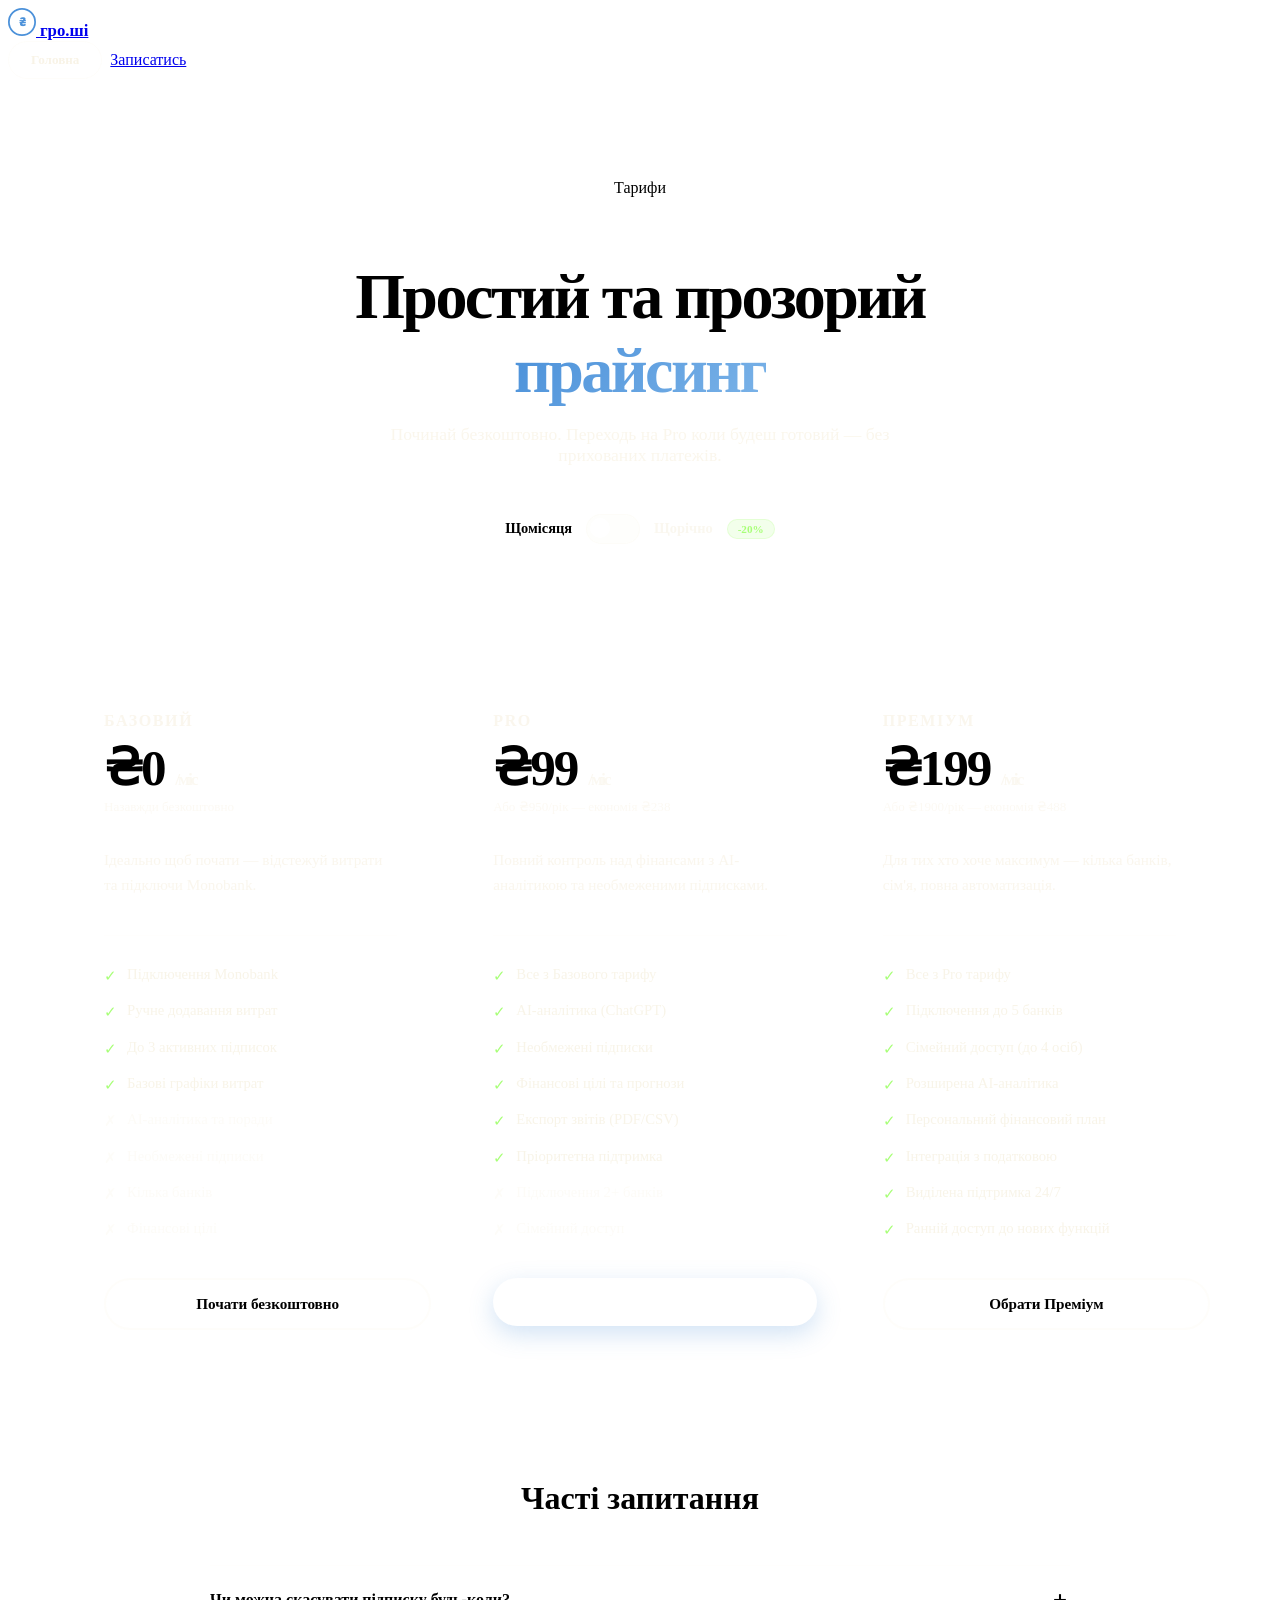
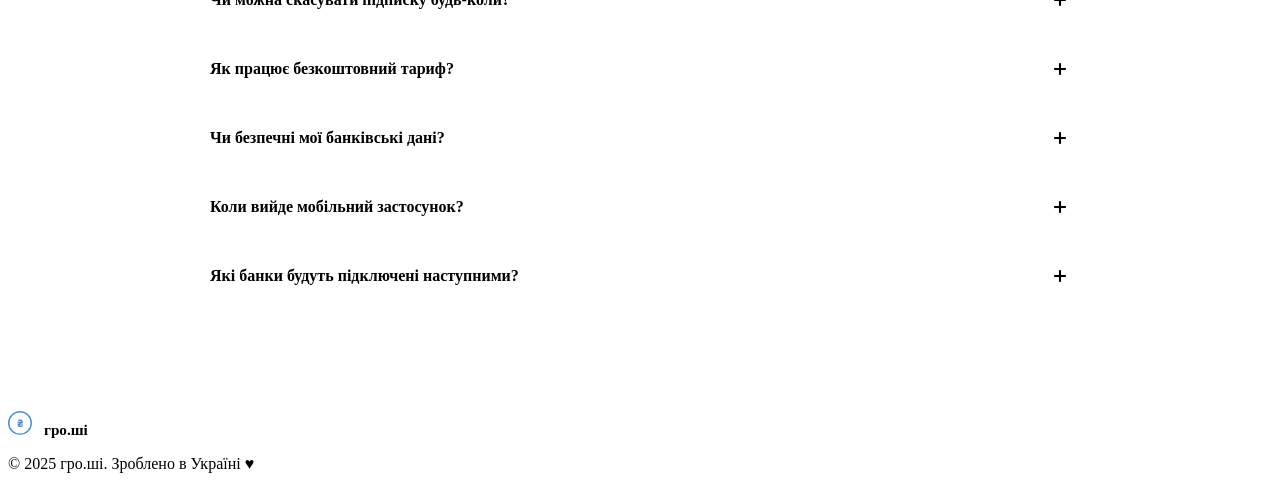
==== pricing.html @ 2ccebe3e "Create pricing.html" ====
<html lang="uk"><head>
  <meta charset="UTF-8">
  <meta name="viewport" content="width=device-width,initial-scale=1">
  <title>Тарифи — гро.ші</title>
  <link rel="preconnect" href="https://fonts.googleapis.com">
  <link href="https://fonts.googleapis.com/css2?family=Nunito:wght@400;600;700;800;900&amp;display=swap" rel="stylesheet">
  <link rel="stylesheet" href="css/style.css">
  <style>
    .pricing-hero{text-align:center;padding:100px 60px 60px;max-width:1600px;margin:0 auto}
    .pricing-hero h1{font-size:clamp(2.4rem,5vw,4rem);font-weight:900;letter-spacing:-.04em;margin-bottom:16px}
    .pricing-hero p{font-size:1.1rem;color:rgba(245,238,220,.55);max-width:520px;margin:0 auto 48px}
    .toggle-wrap{display:flex;align-items:center;justify-content:center;gap:14px;margin-bottom:64px}
    .toggle-label{font-size:.9rem;font-weight:700;color:rgba(245,238,220,.45)}
    .toggle-label.active{color:var(--cream)}
    .toggle{width:52px;height:28px;background:rgba(245,238,220,.1);border-radius:100px;position:relative;cursor:pointer;border:1px solid rgba(245,238,220,.15);transition:background .3s}
    .toggle.on{background:var(--g200b)}
    .toggle::after{content:'';position:absolute;top:3px;left:3px;width:20px;height:20px;border-radius:50%;background:#fff;transition:transform .3s}
    .toggle.on::after{transform:translateX(24px)}
    .badge-save{background:rgba(168,255,120,.15);color:#a8ff78;font-size:.7rem;font-weight:800;padding:3px 10px;border-radius:100px;border:1px solid rgba(168,255,120,.2)}

    .plans{display:grid;grid-template-columns:repeat(3,1fr);gap:24px;max-width:1200px;margin:0 auto;padding:0 60px 80px}
    .plan{background:var(--dark);border:1px solid var(--border);border-radius:24px;padding:44px 36px;position:relative;transition:border-color .3s,transform .3s}
    .plan:hover{border-color:rgba(74,144,217,.3);transform:translateY(-4px)}
    .plan.featured{border-color:rgba(74,144,217,.4);background:linear-gradient(160deg,rgba(74,144,217,.07),var(--dark))}
    .plan-badge{position:absolute;top:-14px;left:50%;transform:translateX(-50%);background:linear-gradient(135deg,var(--g200a),var(--g500b));color:#fff;font-size:.68rem;font-weight:900;letter-spacing:.1em;text-transform:uppercase;padding:5px 18px;border-radius:100px;white-space:nowrap}
    .plan-name{font-size:1rem;font-weight:800;color:rgba(245,238,220,.5);text-transform:uppercase;letter-spacing:.1em;margin-bottom:12px}
    .plan-price{font-size:3.2rem;font-weight:900;letter-spacing:-.04em;line-height:1;margin-bottom:6px}
    .plan-price span{font-size:1.1rem;font-weight:600;color:rgba(245,238,220,.4)}
    .plan-period{font-size:.82rem;color:rgba(245,238,220,.35);margin-bottom:32px}
    .plan-desc{font-size:.95rem;color:rgba(245,238,220,.5);line-height:1.65;margin-bottom:32px;min-height:56px}
    .plan-divider{border:none;border-top:1px solid rgba(245,238,220,.07);margin-bottom:28px}
    .plan-features{list-style:none;padding:0;margin:0 0 36px;display:flex;flex-direction:column;gap:13px}
    .plan-features li{display:flex;align-items:flex-start;gap:10px;font-size:.92rem;color:rgba(245,238,220,.65);line-height:1.45}
    .plan-features li .fi{flex-shrink:0;margin-top:2px}
    .fi-check{color:#a8ff78}
    .fi-cross{color:rgba(245,238,220,.2)}
    .fi-dash{color:rgba(245,238,220,.25)}
    .plan-btn{display:block;width:100%;padding:15px;border-radius:100px;font-size:.95rem;font-weight:800;font-family:inherit;cursor:pointer;text-align:center;text-decoration:none;transition:all .2s}
    .plan-btn.outline{background:transparent;border:2px solid rgba(245,238,220,.15);color:var(--cream)}
    .plan-btn.outline:hover{border-color:rgba(245,238,220,.4)}
    .plan-btn.primary{background:linear-gradient(135deg,var(--g200a),var(--g500b));border:none;color:#fff;box-shadow:0 8px 24px rgba(74,144,217,.25)}
    .plan-btn.primary:hover{transform:translateY(-2px);box-shadow:0 12px 32px rgba(74,144,217,.35)}

    .faq-sec{max-width:860px;margin:0 auto;padding:0 60px 100px}
    .faq-sec h2{font-size:2rem;font-weight:900;text-align:center;margin-bottom:48px}
    .faq-item{border-top:1px solid rgba(245,238,220,.08);padding:24px 0;cursor:pointer}
    .faq-item:last-child{border-bottom:1px solid rgba(245,238,220,.08)}
    .faq-q{display:flex;justify-content:space-between;align-items:center;font-size:1rem;font-weight:700;gap:16px}
    .faq-q svg{flex-shrink:0;transition:transform .3s}
    .faq-item.open .faq-q svg{transform:rotate(45deg)}
    .faq-a{max-height:0;overflow:hidden;transition:max-height .35s ease,padding .3s;font-size:.95rem;color:rgba(245,238,220,.52);line-height:1.75}
    .faq-item.open .faq-a{max-height:200px;padding-top:14px}

    .btn-nav-ghost{padding:10px 22px;border-radius:100px;border:1.5px solid rgba(245,238,220,.15);color:rgba(245,238,220,.7);font-size:.82rem;font-weight:700;text-decoration:none;transition:border-color .2s,color .2s}
    .btn-nav-ghost:hover{border-color:rgba(245,238,220,.4);color:var(--cream)}

    @media(max-width:900px){
      .plans{grid-template-columns:1fr;padding:0 24px 60px}
      .pricing-hero{padding:80px 24px 40px}
      .faq-sec{padding:0 24px 60px}
    }
  </style>
</head>
<body>

<nav>
  <a href="index.html" class="nav-logo">
    <svg width="28" height="28" viewBox="0 0 32 32" fill="none">
      <circle cx="16" cy="16" r="15" stroke="url(#ng)" stroke-width="2"></circle>
      <text x="16" y="21" text-anchor="middle" font-size="14" font-weight="900" fill="url(#ng)" font-family="Nunito,sans-serif">₴</text>
      <defs><linearGradient id="ng" x1="0" y1="0" x2="32" y2="32"><stop stop-color="#4a90d9"></stop><stop offset="1" stop-color="#7bb3e8"></stop></linearGradient></defs>
    </svg>
    <span style="font-weight:900;font-size:1.05rem">гро.ші</span>
  </a>
  <div style="display:flex;align-items:center;gap:8px">
    <a href="index.html" class="btn-nav-ghost">Головна</a>
    <a href="index.html#early-access" class="btn-nav">Записатись</a>
  </div>
</nav>

<div class="pricing-hero">
  <div class="sec-label" style="display:inline-block;margin-bottom:20px">Тарифи</div>
  <h1>Простий та прозорий<br><span style="background:linear-gradient(135deg,#4a90d9,#7bb3e8);-webkit-background-clip:text;-webkit-text-fill-color:transparent;background-clip:text">прайсинг</span></h1>
  <p>Починай безкоштовно. Переходь на Pro коли будеш готовий — без прихованих платежів.</p>
  <div class="toggle-wrap">
    <span class="toggle-label active" id="lbl-month">Щомісяця</span>
    <div class="toggle" id="billing-toggle" onclick="toggleBilling()"></div>
    <span class="toggle-label" id="lbl-year">Щорічно</span>
    <span class="badge-save">-20%</span>
  </div>
</div>

<div class="plans">

  <!-- FREE -->
  <div class="plan">
    <div class="plan-name">Базовий</div>
    <div class="plan-price" id="price-free">₴0 <span>/міс</span></div>
    <div class="plan-period">Назавжди безкоштовно</div>
    <div class="plan-desc">Ідеально щоб почати — відстежуй витрати та підключи Monobank.</div>
    <hr class="plan-divider">
    <ul class="plan-features">
      <li><span class="fi fi-check">✓</span> Підключення Monobank</li>
      <li><span class="fi fi-check">✓</span> Ручне додавання витрат</li>
      <li><span class="fi fi-check">✓</span> До 3 активних підписок</li>
      <li><span class="fi fi-check">✓</span> Базові графіки витрат</li>
      <li><span class="fi fi-cross">✗</span> <span style="opacity:.35">AI-аналітика та поради</span></li>
      <li><span class="fi fi-cross">✗</span> <span style="opacity:.35">Необмежені підписки</span></li>
      <li><span class="fi fi-cross">✗</span> <span style="opacity:.35">Кілька банків</span></li>
      <li><span class="fi fi-cross">✗</span> <span style="opacity:.35">Фінансові цілі</span></li>
    </ul>
    <a href="index.html#early-access" class="plan-btn outline">Почати безкоштовно</a>
  </div>

  <!-- PRO -->
  <div class="plan featured">
    <div class="plan-badge">Найпопулярніший</div>
    <div class="plan-name">Pro</div>
    <div class="plan-price" id="price-pro">₴99 <span>/міс</span></div>
    <div class="plan-period" id="period-pro">Або ₴950/рік — економія ₴238</div>
    <div class="plan-desc">Повний контроль над фінансами з AI-аналітикою та необмеженими підписками.</div>
    <hr class="plan-divider">
    <ul class="plan-features">
      <li><span class="fi fi-check">✓</span> Все з Базового тарифу</li>
      <li><span class="fi fi-check">✓</span> AI-аналітика (ChatGPT)</li>
      <li><span class="fi fi-check">✓</span> Необмежені підписки</li>
      <li><span class="fi fi-check">✓</span> Фінансові цілі та прогнози</li>
      <li><span class="fi fi-check">✓</span> Експорт звітів (PDF/CSV)</li>
      <li><span class="fi fi-check">✓</span> Пріоритетна підтримка</li>
      <li><span class="fi fi-cross">✗</span> <span style="opacity:.35">Підключення 2+ банків</span></li>
      <li><span class="fi fi-cross">✗</span> <span style="opacity:.35">Сімейний доступ</span></li>
    </ul>
    <a href="index.html#early-access" class="plan-btn primary">Спробувати Pro</a>
  </div>

  <!-- PREMIUM -->
  <div class="plan">
    <div class="plan-name">Преміум</div>
    <div class="plan-price" id="price-prem">₴199 <span>/міс</span></div>
    <div class="plan-period" id="period-prem">Або ₴1900/рік — економія ₴488</div>
    <div class="plan-desc">Для тих хто хоче максимум — кілька банків, сім'я, повна автоматизація.</div>
    <hr class="plan-divider">
    <ul class="plan-features">
      <li><span class="fi fi-check">✓</span> Все з Pro тарифу</li>
      <li><span class="fi fi-check">✓</span> Підключення до 5 банків</li>
      <li><span class="fi fi-check">✓</span> Сімейний доступ (до 4 осіб)</li>
      <li><span class="fi fi-check">✓</span> Розширена AI-аналітика</li>
      <li><span class="fi fi-check">✓</span> Персональний фінансовий план</li>
      <li><span class="fi fi-check">✓</span> Інтеграція з податковою</li>
      <li><span class="fi fi-check">✓</span> Виділена підтримка 24/7</li>
      <li><span class="fi fi-check">✓</span> Ранній доступ до нових функцій</li>
    </ul>
    <a href="index.html#early-access" class="plan-btn outline">Обрати Преміум</a>
  </div>

</div>

<!-- FAQ -->
<div class="faq-sec">
  <h2>Часті запитання</h2>

  <div class="faq-item" onclick="toggleFaq(this)">
    <div class="faq-q">Чи можна скасувати підписку будь-коли?
      <svg width="20" height="20" viewBox="0 0 24 24" fill="none" stroke="currentColor" stroke-width="2.5"><line x1="12" y1="5" x2="12" y2="19"></line><line x1="5" y1="12" x2="19" y2="12"></line></svg>
    </div>
    <div class="faq-a">Так, без будь-яких штрафів. Скасовуєш у налаштуваннях — і більше не списується. Дані зберігаються 30 днів після скасування.</div>
  </div>

  <div class="faq-item" onclick="toggleFaq(this)">
    <div class="faq-q">Як працює безкоштовний тариф?
      <svg width="20" height="20" viewBox="0 0 24 24" fill="none" stroke="currentColor" stroke-width="2.5"><line x1="12" y1="5" x2="12" y2="19"></line><line x1="5" y1="12" x2="19" y2="12"></line></svg>
    </div>
    <div class="faq-a">Базовий тариф безкоштовний назавжди — без кредитної картки. Ти отримуєш підключення Monobank, ручний облік і базові графіки без жодних обмежень по часу.</div>
  </div>

  <div class="faq-item" onclick="toggleFaq(this)">
    <div class="faq-q">Чи безпечні мої банківські дані?
      <svg width="20" height="20" viewBox="0 0 24 24" fill="none" stroke="currentColor" stroke-width="2.5"><line x1="12" y1="5" x2="12" y2="19"></line><line x1="5" y1="12" x2="19" y2="12"></line></svg>
    </div>
    <div class="faq-a">Ми використовуємо офіційний Monobank API — тільки читання транзакцій, без доступу до переказів. Всі дані шифруються end-to-end. Ми не зберігаємо паролі чи номери карток.</div>
  </div>

  <div class="faq-item" onclick="toggleFaq(this)">
    <div class="faq-q">Коли вийде мобільний застосунок?
      <svg width="20" height="20" viewBox="0 0 24 24" fill="none" stroke="currentColor" stroke-width="2.5"><line x1="12" y1="5" x2="12" y2="19"></line><line x1="5" y1="12" x2="19" y2="12"></line></svg>
    </div>
    <div class="faq-a">iOS та Android застосунок в розробці. Всі хто записався на ранній доступ — отримають бету першими та безкоштовний Pro на 3 місяці.</div>
  </div>

  <div class="faq-item" onclick="toggleFaq(this)">
    <div class="faq-q">Які банки будуть підключені наступними?
      <svg width="20" height="20" viewBox="0 0 24 24" fill="none" stroke="currentColor" stroke-width="2.5"><line x1="12" y1="5" x2="12" y2="19"></line><line x1="5" y1="12" x2="19" y2="12"></line></svg>
    </div>
    <div class="faq-a">Наступними плануємо ПриватБанк та УКРСИБBANK. Голосуй за пріоритет у застосунку — ми реалізуємо найпотрібніші інтеграції першими.</div>
  </div>
</div>

<footer>
  <div class="flogo">
    <svg width="24" height="24" viewBox="0 0 32 32" fill="none">
      <circle cx="16" cy="16" r="15" stroke="url(#fg)" stroke-width="2"></circle>
      <text x="16" y="21" text-anchor="middle" font-size="14" font-weight="900" fill="url(#fg)" font-family="Nunito,sans-serif">₴</text>
      <defs><linearGradient id="fg" x1="0" y1="0" x2="32" y2="32"><stop stop-color="#4a90d9"></stop><stop offset="1" stop-color="#7bb3e8"></stop></linearGradient></defs>
    </svg>
    <span style="font-weight:800;font-size:.95rem;margin-left:8px">гро.ші</span>
  </div>
  <p>© 2025 гро.ші. Зроблено в Україні ♥</p>
</footer>

<script>
let isYearly = false;
const prices = {
  free: {m:'₴0', y:'₴0'},
  pro:  {m:'₴99', y:'₴79'},
  prem: {m:'₴199', y:'₴159'}
};

function toggleBilling() {
  isYearly = !isYearly;
  document.getElementById('billing-toggle').classList.toggle('on', isYearly);
  document.getElementById('lbl-month').classList.toggle('active', !isYearly);
  document.getElementById('lbl-year').classList.toggle('active', isYearly);
  const period = isYearly ? '/міс (при оплаті за рік)' : '/міс';
  document.getElementById('price-free').innerHTML = prices.free[isYearly?'y':'m'] + ' <span>/міс</span>';
  document.getElementById('price-pro').innerHTML  = prices.pro[isYearly?'y':'m']  + ' <span>' + period + '</span>';
  document.getElementById('price-prem').innerHTML = prices.prem[isYearly?'y':'m'] + ' <span>' + period + '</span>';
  document.getElementById('period-pro').textContent  = isYearly ? 'Економія ₴238 на рік' : 'Або ₴950/рік — економія ₴238';
  document.getElementById('period-prem').textContent = isYearly ? 'Економія ₴488 на рік' : 'Або ₴1900/рік — економія ₴488';
}

function toggleFaq(el) {
  const isOpen = el.classList.contains('open');
  document.querySelectorAll('.faq-item').forEach(i => i.classList.remove('open'));
  if (!isOpen) el.classList.add('open');
}
</script>

</body></html>
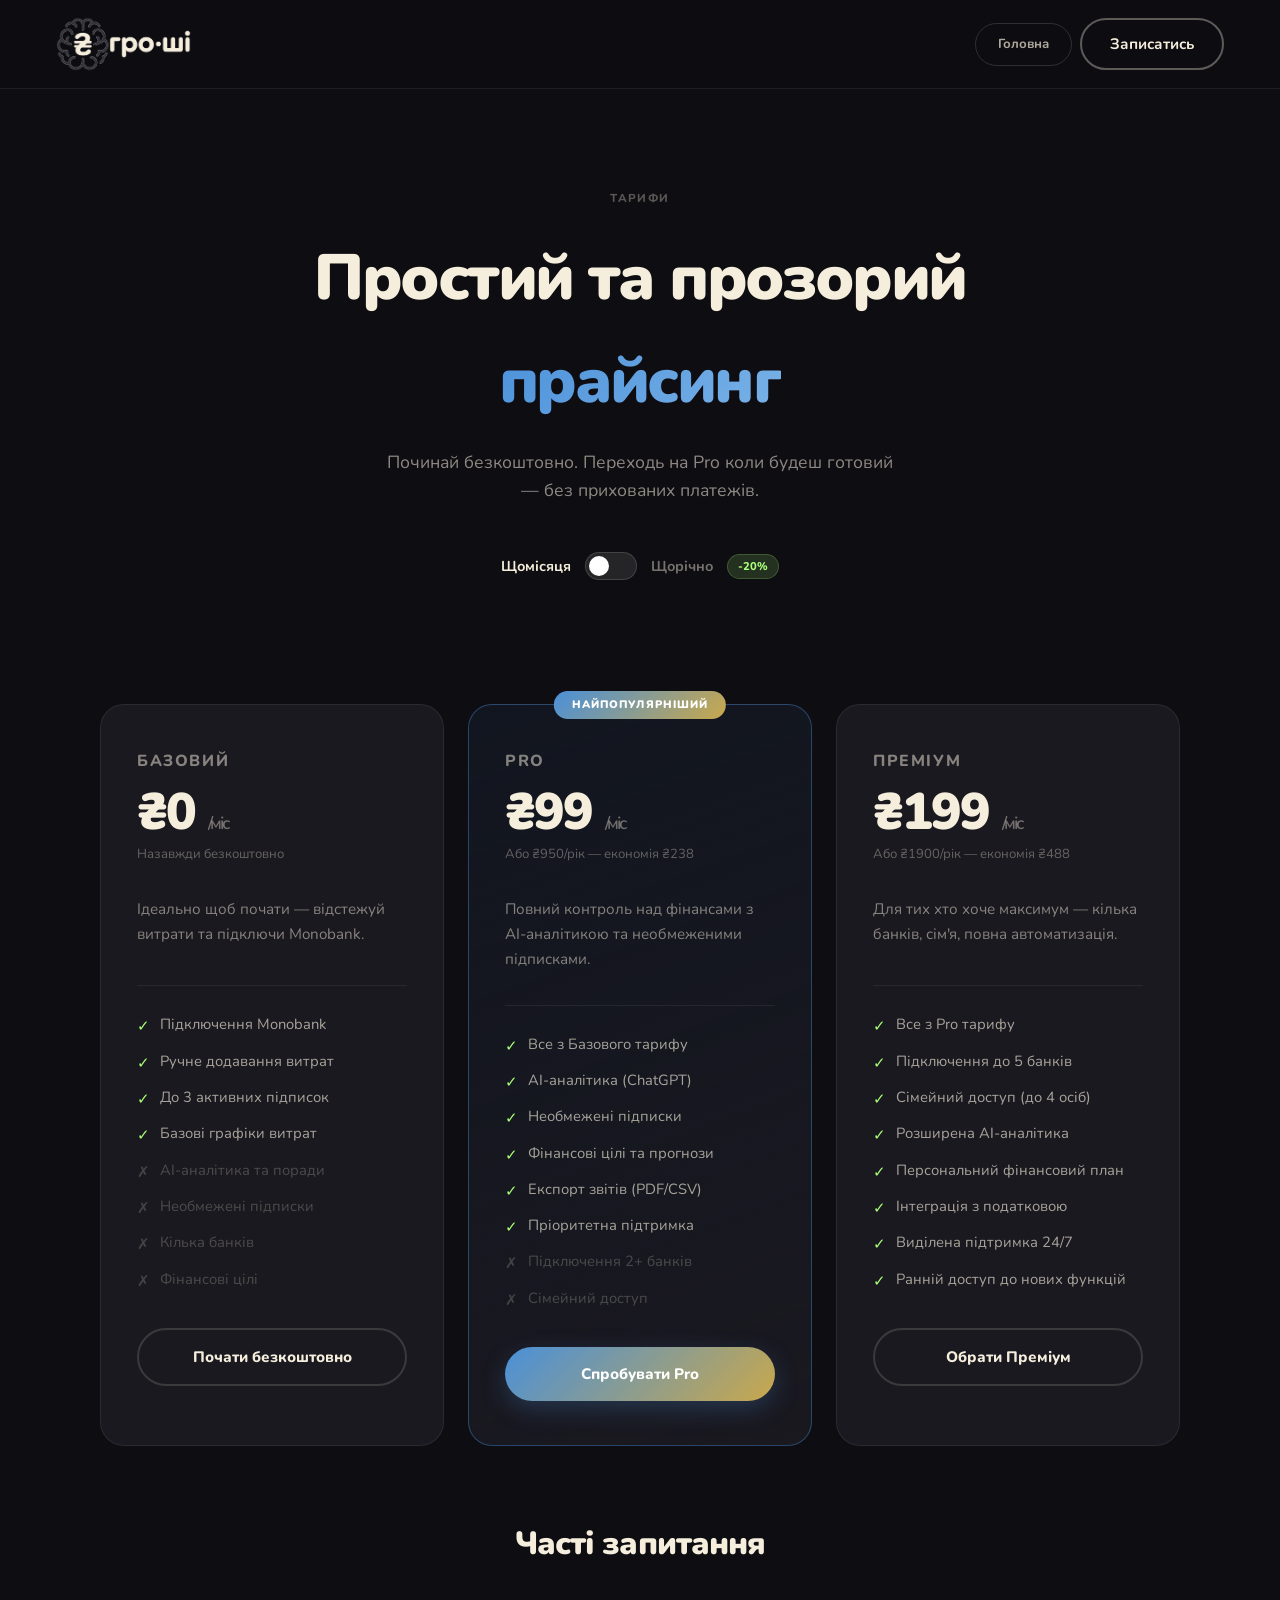
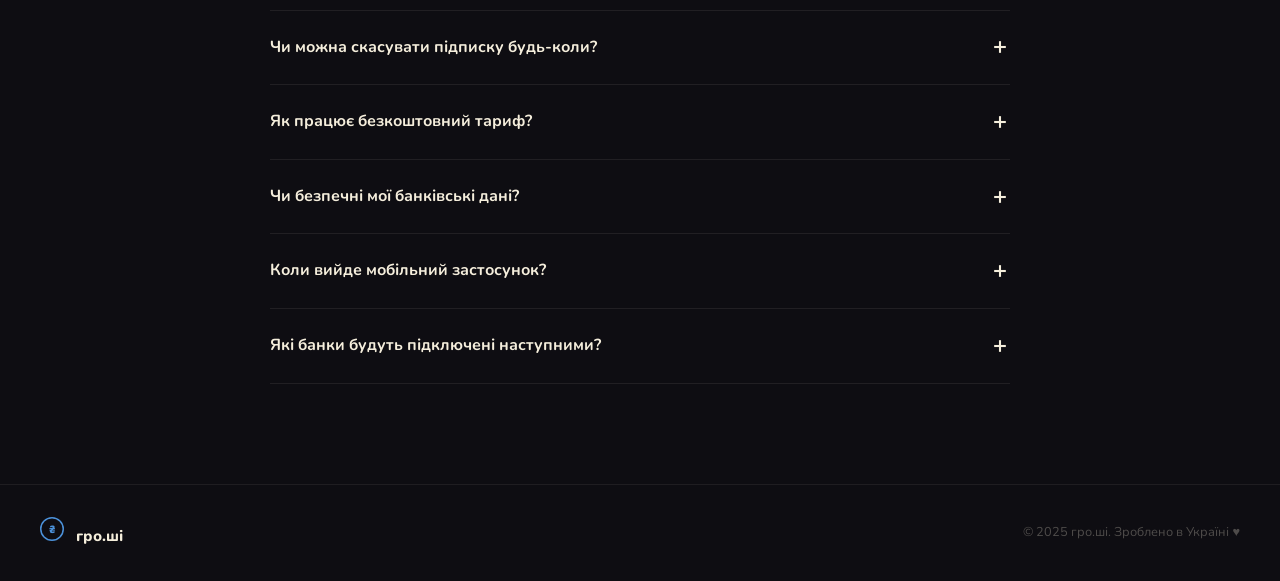
==== commit b6f6cff2: "Update pricing.html" ====
--- a/pricing.html
+++ b/pricing.html
@@ -64,14 +64,7 @@
 <body>
 
 <nav>
-  <a href="index.html" class="nav-logo">
-    <svg width="28" height="28" viewBox="0 0 32 32" fill="none">
-      <circle cx="16" cy="16" r="15" stroke="url(#ng)" stroke-width="2"></circle>
-      <text x="16" y="21" text-anchor="middle" font-size="14" font-weight="900" fill="url(#ng)" font-family="Nunito,sans-serif">₴</text>
-      <defs><linearGradient id="ng" x1="0" y1="0" x2="32" y2="32"><stop stop-color="#4a90d9"></stop><stop offset="1" stop-color="#7bb3e8"></stop></linearGradient></defs>
-    </svg>
-    <span style="font-weight:900;font-size:1.05rem">гро.ші</span>
-  </a>
+ <a href="#" class="nav-logo"><img src="[data-uri]" alt="гро.ші"></a>
   <div style="display:flex;align-items:center;gap:8px">
     <a href="index.html" class="btn-nav-ghost">Головна</a>
     <a href="index.html#early-access" class="btn-nav">Записатись</a>
--- a/css/style.css
+++ b/css/style.css
@@ -0,0 +1,251 @@
+:root{
+      --dark2:#0e0d12; --dark:#1a1920;
+      --cream:#f5eedc; --muted:rgba(245,238,220,.45);
+      --border:rgba(245,238,220,.08);
+      --r:22px;
+      --g200a:#4a90d9; --g200b:#7bb3e8;
+      --g500a:#8b6914; --g500b:#c9a84c;
+    }
+    *,*::before,*::after{box-sizing:border-box;margin:0;padding:0}
+    html{scroll-behavior:smooth}
+    body{font-family:'Chiron GoRound TC','Nunito',sans-serif;background:var(--dark2);color:var(--cream);line-height:1.6;overflow-x:hidden;font-size:17px}
+
+    /* ── NAV ── */
+    nav{
+      position:sticky;top:0;z-index:100;
+      display:flex;align-items:center;justify-content:space-between;
+      padding:16px 56px;
+      background:rgba(14,13,18,.9);backdrop-filter:blur(20px);
+      border-bottom:1px solid var(--border);
+    }
+    .nav-logo img{height:56px;width:auto}
+    nav ul{list-style:none;display:flex;gap:20px;align-items:center}
+    .nav-link{text-decoration:none;color:rgba(245,238,220,.65);font-weight:600;font-size:1rem;transition:color .2s}
+    .nav-link:hover{color:var(--cream)}
+    .btn-nav{display:inline-block;text-decoration:none;cursor:pointer;border:none;padding:12px 28px;border-radius:100px;font-family:inherit;font-size:.95rem;font-weight:700;border:2px solid rgba(245,238,220,.35);color:var(--cream);background:transparent;transition:background .2s,border-color .2s}
+    .btn-nav:hover{background:rgba(245,238,220,.08);border-color:var(--cream)}
+
+    /* ── HERO ── */
+    .hero{
+      position:relative;min-height:100vh;
+      display:grid;grid-template-columns:1fr 1fr;
+      align-items:center;padding:0 40px;gap:48px;overflow:hidden;
+    }
+    .blob1{position:absolute;width:700px;height:700px;border-radius:50%;background:radial-gradient(circle,rgba(74,144,217,.20) 0%,transparent 70%);top:-160px;left:-80px;pointer-events:none}
+    .blob2{position:absolute;width:580px;height:580px;border-radius:50%;background:radial-gradient(circle,rgba(201,168,76,.16) 0%,transparent 70%);top:80px;right:60px;pointer-events:none}
+    .hero-left{position:relative;z-index:2;padding-top:110px;padding-bottom:80px}
+    .badge{display:inline-flex;align-items:center;gap:8px;border:1px solid rgba(74,144,217,.4);background:rgba(74,144,217,.08);color:var(--g200b);padding:7px 20px;border-radius:100px;font-size:.78rem;font-weight:700;letter-spacing:.08em;text-transform:uppercase;margin-bottom:32px}
+    .badge-dot{width:7px;height:7px;border-radius:50%;background:var(--g200b);display:inline-block;animation:pulse 2s infinite}
+    @keyframes pulse{0%,100%{opacity:1}50%{opacity:.3}}
+    .hero h1{font-size:clamp(3.2rem,5.5vw,5.6rem);font-weight:900;letter-spacing:-.04em;line-height:1.02;margin-bottom:26px}
+    .grad{background:linear-gradient(135deg,var(--g200b) 0%,#a8c8f0 40%,var(--g500b) 100%);-webkit-background-clip:text;-webkit-text-fill-color:transparent;background-clip:text}
+    .hero-sub{font-size:1.18rem;color:rgba(245,238,220,.55);max-width:480px;margin-bottom:44px;line-height:1.7}
+    .hero-cta{display:flex;gap:16px;flex-wrap:wrap;margin-bottom:64px}
+    .btn-hero{display:inline-block;text-decoration:none;cursor:pointer;border:none;padding:18px 38px;border-radius:100px;font-family:inherit;font-size:1.05rem;font-weight:800;background:linear-gradient(135deg,var(--g200a),var(--g500b));color:#fff;transition:transform .2s,box-shadow .2s;box-shadow:0 8px 32px rgba(74,144,217,.3)}
+    .btn-hero:hover{transform:translateY(-3px);box-shadow:0 16px 40px rgba(74,144,217,.4)}
+    .btn-ghost{display:inline-block;text-decoration:none;cursor:pointer;border:none;padding:18px 38px;border-radius:100px;font-family:inherit;font-size:1.05rem;font-weight:700;border:2px solid rgba(245,238,220,.2);color:rgba(245,238,220,.7);background:transparent;transition:border-color .2s,color .2s}
+    .btn-ghost:hover{border-color:rgba(245,238,220,.5);color:var(--cream)}
+    .hero-stats{display:flex;gap:48px;flex-wrap:wrap;border-top:1px solid rgba(245,238,220,.1);padding-top:40px}
+    .snum{font-size:2.1rem;font-weight:900;letter-spacing:-.04em;background:linear-gradient(135deg,var(--g200b),var(--g500b));-webkit-background-clip:text;-webkit-text-fill-color:transparent;background-clip:text}
+    .slabel{font-size:.78rem;color:rgba(245,238,220,.38);margin-top:2px}
+
+    /* mock phone */
+    .hero-right{position:relative;z-index:2;display:flex;align-items:center;justify-content:center;padding-top:100px}
+    .mock{width:310px;background:#1a1920;border-radius:28px;border:1px solid rgba(245,238,220,.08);padding:28px 22px;box-shadow:0 40px 100px rgba(0,0,0,.5),0 0 0 1px rgba(74,144,217,.1);position:relative}
+    .mock::before{content:'';position:absolute;inset:0;border-radius:28px;background:linear-gradient(135deg,rgba(74,144,217,.06),rgba(201,168,76,.04));pointer-events:none}
+    .mhead{display:flex;justify-content:space-between;align-items:center;margin-bottom:22px}
+    .mtitle{font-size:.72rem;font-weight:800;color:var(--cream);letter-spacing:.06em;text-transform:uppercase}
+    .mrow{display:flex;align-items:center;gap:12px;padding:11px 13px;border-radius:14px;background:rgba(245,238,220,.04);margin-bottom:8px;border:1px solid rgba(245,238,220,.06)}
+    .micon{width:34px;height:34px;border-radius:10px;display:flex;align-items:center;justify-content:center;font-size:.95rem;flex-shrink:0}
+    .ico-m{background:linear-gradient(135deg,#4a90d9,#7bb3e8)}
+    .ico-s{background:linear-gradient(135deg,#c9a84c,#8b6914)}
+    .ico-a{background:linear-gradient(135deg,#6c63ff,#a78bfa)}
+    .minfo{flex:1}
+    .mname{font-size:.8rem;font-weight:700;color:var(--cream)}
+    .mdate{font-size:.67rem;color:rgba(245,238,220,.3)}
+    .mamount{font-size:.88rem;font-weight:800}
+    .neg{color:rgba(245,238,220,.55)} .pos{color:#a8ff78}
+    .mdiv{height:1px;background:rgba(245,238,220,.07);margin:14px 0}
+    .mbal-lbl{font-size:.64rem;color:rgba(245,238,220,.32);text-transform:uppercase;letter-spacing:.08em;margin-bottom:4px}
+    .mbal-num{font-size:1.9rem;font-weight:900;letter-spacing:-.04em;background:linear-gradient(135deg,var(--g200b),var(--g500b));-webkit-background-clip:text;-webkit-text-fill-color:transparent;background-clip:text}
+    .mbal-chg{font-size:.7rem;color:#a8ff78;margin-top:2px}
+    .float-card{position:absolute;right:-48px;bottom:56px;background:#1a1920;border-radius:16px;padding:15px 20px;border:1px solid rgba(201,168,76,.22);box-shadow:0 20px 60px rgba(0,0,0,.4);min-width:155px}
+    .flbl{font-size:.64rem;color:rgba(245,238,220,.32);text-transform:uppercase;letter-spacing:.08em;margin-bottom:5px}
+    .fval{font-size:1.4rem;font-weight:900;background:linear-gradient(135deg,#c9a84c,#e8d08a);-webkit-background-clip:text;-webkit-text-fill-color:transparent;background-clip:text}
+    .fsub{font-size:.68rem;color:#a8ff78;margin-top:2px}
+
+    /* ── SHARED SECTION LAYOUT ── */
+    .sec{padding:100px 60px;max-width:100%}
+    .sec-inner{max-width:1600px;margin:0 auto}
+    .sec-label{display:inline-block;font-size:.72rem;font-weight:800;letter-spacing:.12em;text-transform:uppercase;color:rgba(245,238,220,.32);margin-bottom:16px}
+    h2{font-size:clamp(2.2rem,4vw,3.4rem);font-weight:900;letter-spacing:-.03em;line-height:1.1;margin-bottom:14px;color:var(--cream)}
+    .sec-sub{font-size:1.12rem;color:rgba(245,238,220,.48);max-width:580px;margin-bottom:56px}
+
+    /* ── PROBLEMS ── */
+    .prob-block{display:grid;grid-template-columns:1fr 1fr;gap:80px;align-items:center;margin-bottom:96px}
+    .prob-block.rev{direction:rtl}
+    .prob-block.rev>*{direction:ltr}
+    .prob-emoji{display:block;margin-bottom:22px;line-height:1}
+    .prob-text h3{font-size:1.7rem;font-weight:900;margin-bottom:14px}
+    .prob-text p{font-size:1.08rem;color:rgba(245,238,220,.55);line-height:1.75}
+    .infog{background:var(--dark);border:1px solid var(--border);border-radius:26px;padding:40px;transition:border-color .3s;position:relative;overflow:hidden}
+    .infog:hover{border-color:rgba(74,144,217,.25)}
+    .infog-title{font-size:.7rem;font-weight:800;text-transform:uppercase;letter-spacing:.1em;color:rgba(245,238,220,.3);margin-bottom:26px}
+
+    .bar-chart{display:flex;align-items:flex-end;gap:12px;height:130px}
+    .bc-col{display:flex;flex-direction:column;align-items:center;flex:1}
+    .bc-bar{width:100%;border-radius:8px 8px 0 0;position:relative}
+    .bc-val{position:absolute;top:-22px;left:50%;transform:translateX(-50%);font-size:.78rem;font-weight:900;color:var(--cream);white-space:nowrap}
+    .bc-lbl{font-size:.72rem;color:rgba(245,238,220,.42);text-align:center;margin-top:4px}
+
+    .donut-wrap{display:flex;align-items:center;gap:32px}
+    .donut-legend{display:flex;flex-direction:column;gap:12px;flex:1}
+    .dl-item{display:flex;align-items:center;gap:10px;font-size:.85rem}
+    .dl-dot{width:11px;height:11px;border-radius:50%;flex-shrink:0}
+    .dl-name{color:rgba(245,238,220,.68);flex:1}
+    .dl-pct{font-weight:800}
+
+    .tl-list{display:flex;flex-direction:column;gap:16px}
+    .tl-row{display:flex;align-items:center;gap:14px}
+    .tl-lbl{font-size:.82rem;color:rgba(245,238,220,.55);width:160px;flex-shrink:0}
+    .tl-track{flex:1;background:rgba(245,238,220,.06);border-radius:100px;height:10px;overflow:hidden}
+    .tl-fill{height:100%;border-radius:100px}
+    .tl-pct{font-size:.82rem;font-weight:800;width:42px;text-align:right;flex-shrink:0}
+
+    /* ── BENTO FEATURES ── */
+    .bento{display:grid;grid-template-columns:repeat(4,1fr);gap:20px}
+    .bc{background:var(--dark);border:1px solid var(--border);border-radius:var(--r);padding:36px 30px;transition:transform .3s,border-color .3s}
+    .bc:hover{transform:translateY(-5px);border-color:rgba(201,168,76,.25)}
+    .bc.w2{grid-column:span 2}
+    .bc-icon{width:54px;height:54px;border-radius:16px;display:flex;align-items:center;justify-content:center;font-size:1.5rem;margin-bottom:20px}
+    .fi1{background:rgba(74,144,217,.12);border:1px solid rgba(74,144,217,.2)}
+    .fi2{background:rgba(108,99,255,.10);border:1px solid rgba(108,99,255,.2)}
+    .fi3{background:rgba(201,168,76,.12);border:1px solid rgba(201,168,76,.22)}
+    .fi4{background:rgba(168,255,120,.08);border:1px solid rgba(168,255,120,.18)}
+    .bc h3{font-size:1.15rem;font-weight:800;margin-bottom:9px}
+    .bc p{font-size:.98rem;color:rgba(245,238,220,.52);line-height:1.7}
+    .mini-chart{display:flex;align-items:flex-end;gap:5px;height:50px;margin-top:22px}
+    .mc{border-radius:4px 4px 0 0;flex:1}
+
+    /* ── PROOF ── */
+    .proof-box{background:var(--dark);border-radius:32px;padding:72px 80px;border:1px solid var(--border);position:relative;overflow:hidden}
+    .proof-box::before{content:'';position:absolute;top:-100px;right:-100px;width:420px;height:420px;border-radius:50%;background:radial-gradient(circle,rgba(74,144,217,.10),transparent 70%)}
+    .proof-box::after{content:'';position:absolute;bottom:-80px;left:80px;width:300px;height:300px;border-radius:50%;background:radial-gradient(circle,rgba(201,168,76,.08),transparent 70%)}
+    .proof-grid{display:grid;grid-template-columns:repeat(3,1fr);gap:48px;margin-top:52px;position:relative;z-index:1}
+    .pstat .num{font-size:3.4rem;font-weight:900;letter-spacing:-.04em;background:linear-gradient(135deg,var(--g200b),var(--g500b));-webkit-background-clip:text;-webkit-text-fill-color:transparent;background-clip:text}
+    .pstat .lbl{font-size:1rem;color:rgba(245,238,220,.42);margin-top:7px}
+    .proof-box h2,.proof-box .sec-label{position:relative;z-index:1}
+
+    /* ── AUDIENCE ── */
+    .aud-block{display:grid;grid-template-columns:1fr 1fr;gap:80px;align-items:center;margin-bottom:80px}
+    .aud-block.rev{direction:rtl}
+    .aud-block.rev>*{direction:ltr}
+    .aud-emoji{display:block;margin-bottom:20px;line-height:1}
+    .aud-text h3{font-size:1.6rem;font-weight:900;margin-bottom:12px}
+    .aud-text p{font-size:.98rem;color:rgba(245,238,220,.52);line-height:1.75}
+    .aud-visual{background:var(--dark);border:1px solid var(--border);border-radius:26px;padding:40px;text-align:center;transition:border-color .3s}
+    .aud-visual:hover{border-color:rgba(201,168,76,.3)}
+    .aud-bignum{font-size:4.5rem;font-weight:900;letter-spacing:-.04em;background:linear-gradient(135deg,var(--g200b),var(--g500b));-webkit-background-clip:text;-webkit-text-fill-color:transparent;background-clip:text;line-height:1;margin-bottom:10px}
+    .aud-desc{font-size:1rem;color:rgba(245,238,220,.5);line-height:1.6;margin-bottom:22px}
+    .tags{display:flex;flex-wrap:wrap;gap:8px;justify-content:center}
+    .tag{padding:5px 16px;border-radius:100px;border:1px solid rgba(245,238,220,.12);font-size:.78rem;color:rgba(245,238,220,.58)}
+
+    /* ── BANKS SECTION ── */
+    .banks-sec{background:var(--dark);border-radius:32px;padding:72px 80px;position:relative;overflow:hidden}
+    .banks-sec::before{content:'';position:absolute;top:-80px;left:-80px;width:350px;height:350px;border-radius:50%;background:radial-gradient(circle,rgba(74,144,217,.10),transparent 70%)}
+    .banks-sec::after{content:'';position:absolute;bottom:-80px;right:-80px;width:280px;height:280px;border-radius:50%;background:radial-gradient(circle,rgba(201,168,76,.08),transparent 70%)}
+    .banks-layout{display:grid;grid-template-columns:1fr 1fr;gap:80px;align-items:center;position:relative;z-index:1}
+    .banks-left h2{margin-bottom:20px}
+    .banks-left p{font-size:1rem;color:rgba(245,238,220,.52);line-height:1.75;margin-bottom:36px}
+    .banks-logos{display:flex;flex-wrap:wrap;gap:16px;align-items:center;margin-top:8px}
+    .bank-pill{display:flex;align-items:center;gap:10px;background:rgba(245,238,220,.05);border:1px solid rgba(245,238,220,.1);border-radius:100px;padding:10px 20px;font-size:.88rem;font-weight:700;color:rgba(245,238,220,.75);transition:border-color .2s,background .2s}
+    .bank-pill:hover{border-color:rgba(74,144,217,.35);background:rgba(74,144,217,.07)}
+    .bank-pill.coming{opacity:.45;cursor:default}
+    .bank-icon{font-size:1.1rem}
+    .banks-right{display:flex;justify-content:center;align-items:center}
+    .banks-diagram{position:relative;width:320px;height:320px}
+    .bd-center{position:absolute;left:50%;top:50%;transform:translate(-50%,-50%);width:90px;height:90px;border-radius:50%;background:linear-gradient(135deg,var(--g200a),var(--g500b));display:flex;align-items:center;justify-content:center;box-shadow:0 0 40px rgba(74,144,217,.25);z-index:2}
+    .bd-center img{width:56px;height:56px;object-fit:contain}
+    .bd-node{position:absolute;width:70px;height:70px;border-radius:50%;background:var(--dark2);border:2px solid rgba(245,238,220,.15);display:flex;align-items:center;justify-content:center;font-size:1.3rem;font-weight:800;transition:border-color .3s}
+    .bd-node:hover{border-color:rgba(74,144,217,.5)}
+    .bd-node span{font-size:.62rem;font-weight:800;text-align:center;color:rgba(245,238,220,.6);line-height:1.2}
+    .bd-n1{top:10px;left:50%;transform:translateX(-50%)}
+    .bd-n2{top:50%;right:10px;transform:translateY(-50%)}
+    .bd-n3{bottom:10px;left:50%;transform:translateX(-50%)}
+    .bd-n4{top:50%;left:10px;transform:translateY(-50%)}
+    .bd-arrow{position:absolute;font-size:1.1rem;color:rgba(201,168,76,.5)}
+    .bd-a1{top:28%;right:22%}
+    .bd-a2{bottom:22%;right:22%}
+    .bd-coming{position:absolute;bottom:16px;right:16px;background:rgba(245,238,220,.04);border:1px dashed rgba(245,238,220,.15);border-radius:12px;padding:10px 16px;font-size:.72rem;color:rgba(245,238,220,.4)}
+
+    /* ── MISSION ── */
+    .mission-sec{
+      position:relative;overflow:hidden;background:var(--dark2);
+      padding:120px 60px;
+    }
+    .mission-inner{
+      max-width:1600px;margin:0 auto;
+      display:grid;grid-template-columns:1fr 1fr;
+      gap:80px;align-items:center;position:relative;
+    }
+    .mission-bg-logo{
+      position:absolute;right:-40px;top:50%;transform:translateY(-50%);
+      width:480px;opacity:.07;
+      filter:invert(1) brightness(3);
+      pointer-events:none;z-index:0;
+    }
+    .mission-left{position:relative;z-index:2}
+    .mission-left h2{
+      font-size:clamp(2.4rem,4.2vw,4rem);
+      font-weight:900;letter-spacing:-.04em;line-height:1.08;margin-bottom:0;
+    }
+    .mission-left h2 .grad-text{
+      background:linear-gradient(135deg,var(--g200b) 0%,#a8c8f0 40%,var(--g500b) 100%);
+      -webkit-background-clip:text;-webkit-text-fill-color:transparent;background-clip:text;display:block;margin-bottom:12px;
+    }
+    .mission-right{position:relative;z-index:2}
+    .mission-right h3{font-size:1.5rem;font-weight:800;color:var(--cream);margin-bottom:24px}
+    .mission-right p{font-size:1.05rem;color:rgba(245,238,220,.58);line-height:1.85;margin-bottom:0}
+    .mission-right p span{display:block;margin-top:22px}
+    footer{border-top:1px solid rgba(245,238,220,.07);padding:32px 40px;display:flex;align-items:center;justify-content:space-between;flex-wrap:wrap;gap:14px;max-width:100%}
+    .flogo img{height:42px;width:auto}
+    footer p{font-size:.8rem;color:rgba(245,238,220,.28)}
+
+    /* ── TEAM GRID desktop ── */
+    .team-grid{display:grid;grid-template-columns:repeat(3,1fr);gap:22px;width:100%}
+    .tc{background:var(--dark);border:1px solid var(--border);border-radius:var(--r);padding:44px 36px;text-align:center;transition:border-color .3s}
+    .tc:hover{border-color:rgba(74,144,217,.28)}
+    .tav{width:86px;height:86px;border-radius:50%;background:linear-gradient(135deg,var(--g200a),var(--g500b));color:#fff;display:flex;align-items:center;justify-content:center;font-size:1.9rem;font-weight:900;margin:0 auto 20px}
+    .tc h3{font-size:1.25rem;font-weight:800;margin-bottom:10px}
+    .tc .role{font-size:.95rem;color:rgba(245,238,220,.5);line-height:1.65}
+
+    /* ── CTA BOX desktop ── */
+    .cta-box{background:var(--dark);border-radius:32px;padding:72px 80px;text-align:center;border:1px solid rgba(74,144,217,.14);position:relative;overflow:hidden;width:100%}
+    .cta-box::before{content:'';position:absolute;top:-80px;left:50%;transform:translateX(-50%);width:550px;height:300px;background:radial-gradient(ellipse,rgba(74,144,217,.12),transparent 70%)}
+    .cta-box h2,.cta-box .sec-label{position:relative;z-index:1}
+    .cta-sub{position:relative;z-index:1;font-size:1.05rem;color:rgba(245,238,220,.52);max-width:420px;margin:0 auto 42px}
+    .form-wrap{max-width:520px;margin:0 auto;position:relative;z-index:1;width:100%}
+    .frow{display:flex;gap:12px;margin-bottom:13px}
+    .frow input{flex:1;padding:15px 22px;border-radius:100px;border:2px solid rgba(245,238,220,.12);background:rgba(245,238,220,.05);color:var(--cream);font-family:inherit;font-size:.95rem;outline:none;transition:border-color .2s}
+    .frow input::placeholder{color:rgba(245,238,220,.28)}
+    .frow input:focus{border-color:rgba(74,144,217,.45)}
+    .fcheck{display:flex;align-items:center;gap:10px;margin-bottom:24px}
+    .fcheck input{width:16px;height:16px;accent-color:var(--g200b);cursor:pointer}
+    .fcheck label{font-size:.86rem;color:rgba(245,238,220,.5);cursor:pointer}
+    .btn-cta{width:100%;padding:17px;font-size:1rem;font-weight:800;border-radius:100px;border:none;cursor:pointer;font-family:inherit;background:linear-gradient(135deg,var(--g200a),var(--g500b));color:#fff;transition:transform .2s,box-shadow .2s;box-shadow:0 8px 28px rgba(74,144,217,.25)}
+    .btn-cta:hover{transform:translateY(-2px);box-shadow:0 16px 36px rgba(74,144,217,.35)}
+    .fnote{margin-top:12px;font-size:.74rem;color:rgba(245,238,220,.25)}
+
+
+    @media(max-width:1024px){
+      .hero,.prob-block,.aud-block,.banks-layout{grid-template-columns:1fr}
+      .hero-right,.prob-block.rev,.aud-block.rev,.banks-layout .banks-right{display:none}
+      .prob-block.rev,.aud-block.rev{direction:ltr}
+      nav{padding:14px 20px}
+      .sec,.mission-inner{padding:64px 36px}
+      .bento{grid-template-columns:1fr 1fr}
+      .proof-box,.banks-sec,.cta-box{padding:40px 24px}
+      .proof-grid{grid-template-columns:1fr;gap:28px}
+      .team-grid{grid-template-columns:1fr}
+      footer{padding:28px 20px}
+    }
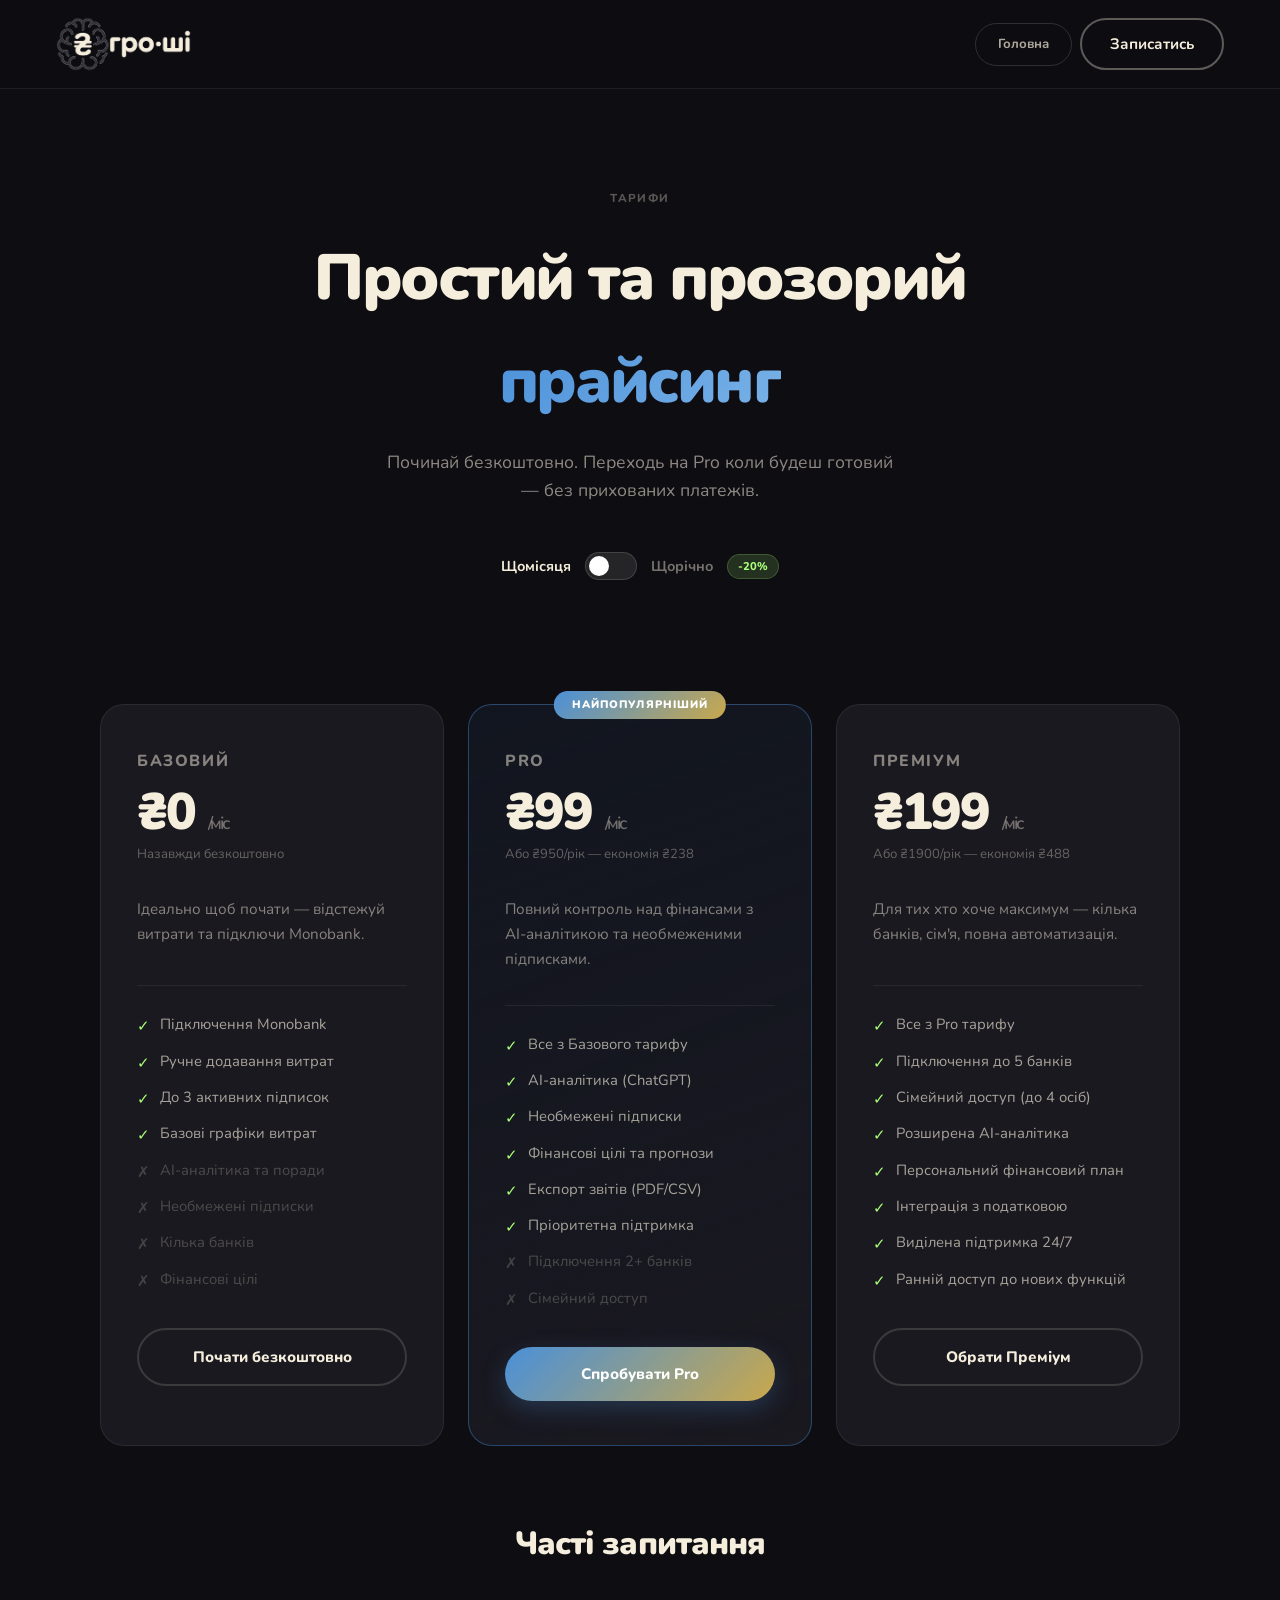
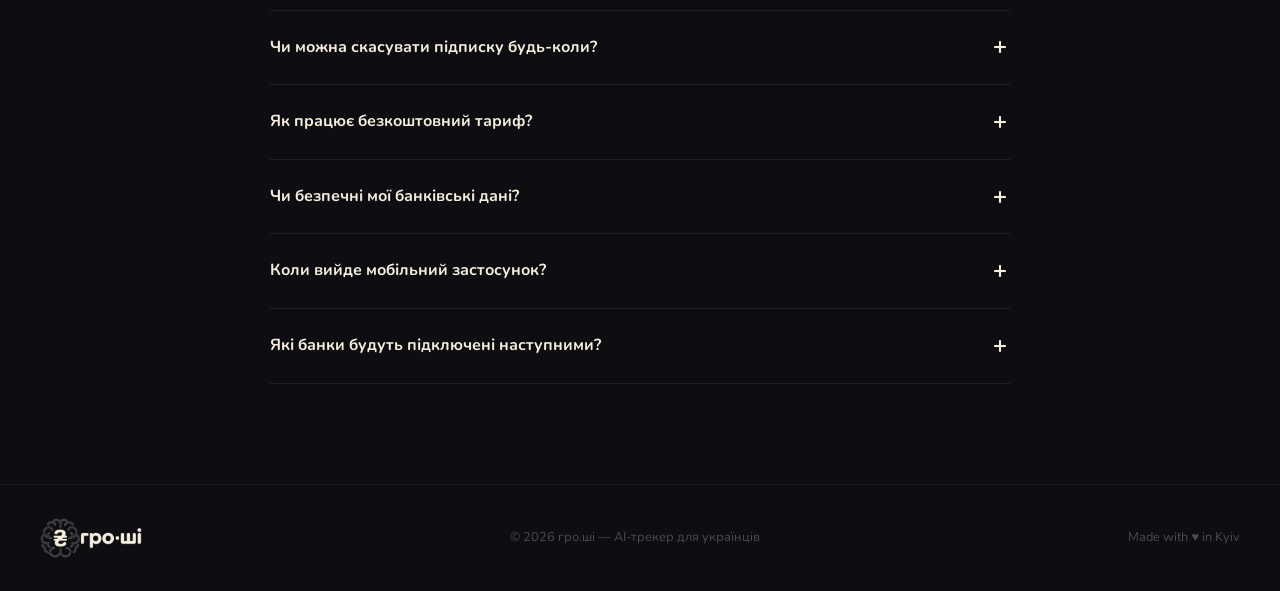
==== commit c7a507b4: "Update pricing.html" ====
--- a/pricing.html
+++ b/pricing.html
@@ -189,15 +189,9 @@
 </div>
 
 <footer>
-  <div class="flogo">
-    <svg width="24" height="24" viewBox="0 0 32 32" fill="none">
-      <circle cx="16" cy="16" r="15" stroke="url(#fg)" stroke-width="2"></circle>
-      <text x="16" y="21" text-anchor="middle" font-size="14" font-weight="900" fill="url(#fg)" font-family="Nunito,sans-serif">₴</text>
-      <defs><linearGradient id="fg" x1="0" y1="0" x2="32" y2="32"><stop stop-color="#4a90d9"></stop><stop offset="1" stop-color="#7bb3e8"></stop></linearGradient></defs>
-    </svg>
-    <span style="font-weight:800;font-size:.95rem;margin-left:8px">гро.ші</span>
-  </div>
-  <p>© 2025 гро.ші. Зроблено в Україні ♥</p>
+  <a href="#" class="flogo"><img src="[data-uri]" alt="гро.ші"></a>
+  <p>© 2026 гро.ші — AI-трекер для українців</p>
+  <p>Made with ♥️ in Kyiv</p>
 </footer>
 
 <script>
